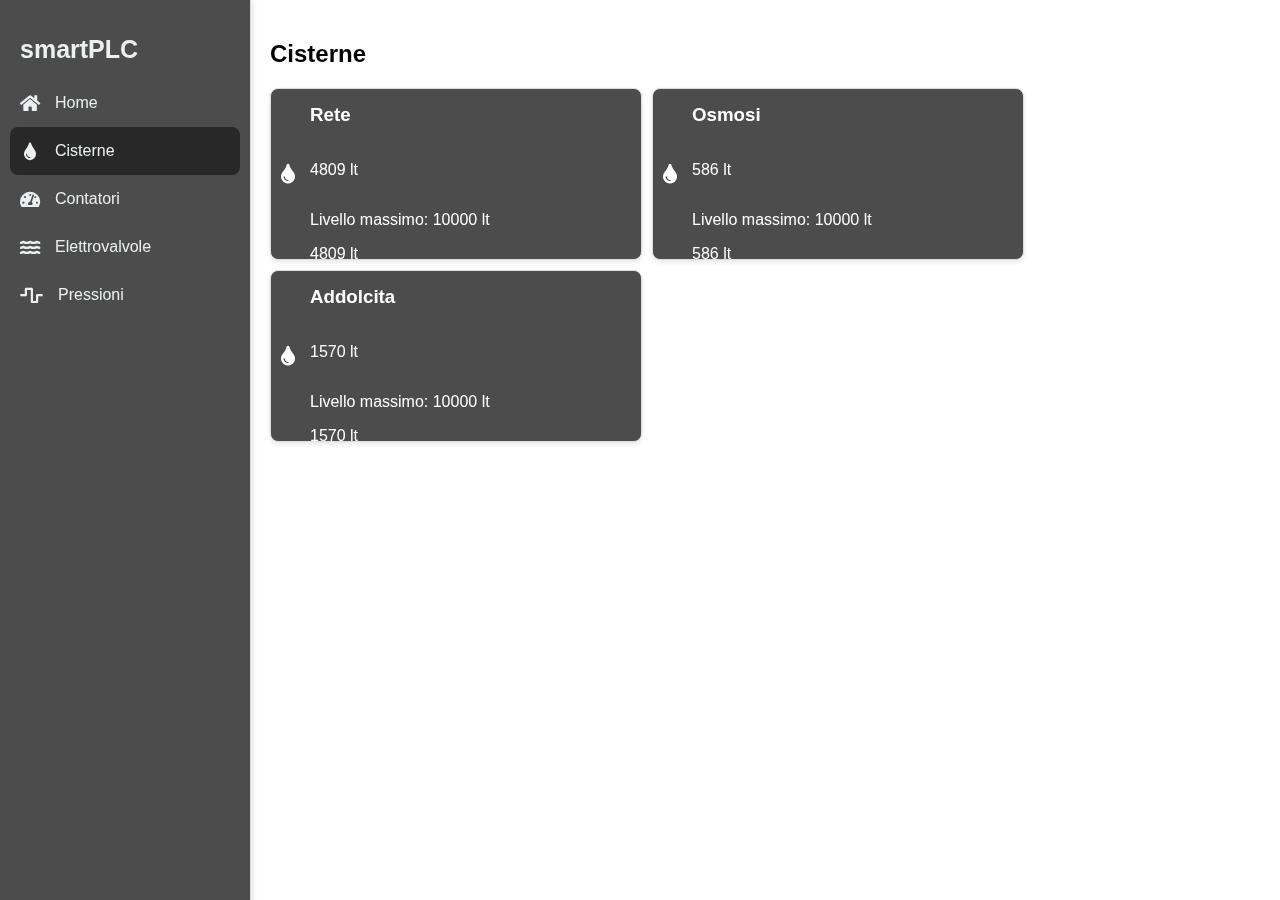
==== cisterne.html @ d06de26d "Update cisterne.html" ====
<!DOCTYPE html>
<html lang="it">
<head>
    <meta charset="UTF-8">
    <meta name="viewport" content="width=device-width, initial-scale=1.0">
    <title>smartPLC | Cisterne</title>
    <!-- Collegamento al file CSS esterno -->
    <link rel="stylesheet" href="style.css">
    <!-- Collegamento a Font Awesome per le icone -->
    <link rel="stylesheet" href="https://cdnjs.cloudflare.com/ajax/libs/font-awesome/5.15.4/css/all.min.css">
</head>
<body>
    <!-- Immagine di sfondo con effetto blurry -->
    <div class="background-image"></div>

    <div class="sidebar">
        <span class="title">smartPLC</span>
        <a href="index.html"><i class="fas fa-home"></i>Home</a>
        <a href="cisterne.html" class="active"><i class="fas fa-tint"></i>Cisterne</a>
        <a href="contatori.html"><i class="fas fa-tachometer-alt"></i>Contatori</a>
        <a href="elettrovalvole.html"><i class="fas fa-water"></i>Elettrovalvole</a>
        <a href="pressioni.html"><i class="fas fa-wave-square"></i>Pressioni</a>
    </div>

    <div class="main">
        <div class="section">
            <h2>Cisterne</h2>
            <div class="tile-container">
                <div class="box-large">
                    <i class="fas fa-tint tile-icon"></i>
                    <div class="box-content">
                        <h3>Rete</h3>
                        <p id="rete-livello">Livello attuale: 0 lt</p>
                        <p>Livello massimo: 10000 lt</p>
                        <!-- Cisterna -->
                        <div class="cisterna-container">
                            <div class="cisterna-livello" id="cisterna-rete">
                                <span class="livello-valore" id="livello-rete-valore">0 lt</span>
                            </div>
                        </div>
                    </div>
                </div>
                <div class="box-large">
                    <i class="fas fa-tint tile-icon"></i>
                    <div class="box-content">
                        <h3>Osmosi</h3>
                        <p id="osmosi-livello">Livello attuale: 0 lt</p>
                        <p>Livello massimo: 10000 lt</p>
                        <!-- Cisterna -->
                        <div class="cisterna-container">
                            <div class="cisterna-livello" id="cisterna-osmosi">
                                <span class="livello-valore" id="livello-osmosi-valore">0 lt</span>
                            </div>
                        </div>
                    </div>
                </div>
                <div class="box-large">
                    <i class="fas fa-tint tile-icon"></i>
                    <div class="box-content">
                        <h3>Addolcita</h3>
                        <p id="addolcita-livello">Livello attuale: 0 lt</p>
                        <p>Livello massimo: 10000 lt</p>
                        <!-- Cisterna -->
                        <div class="cisterna-container">
                            <div class="cisterna-livello" id="cisterna-addolcita">
                                <span class="livello-valore" id="livello-addolcita-valore">0 lt</span>
                            </div>
                        </div>
                    </div>
                </div>
            </div>
        </div>
    </div>

    <script>
        // Funzione per generare un numero casuale tra due valori
        function randomNumber(min, max) {
            return Math.floor(Math.random() * (max - min + 1)) + min;
        }

        // Funzione per aggiornare i livelli delle cisterne
        function updateCisterne() {
            var reteLivello = randomNumber(0, 10000);
            var osmosiLivello = randomNumber(0, 10000);
            var addolcitaLivello = randomNumber(0, 10000);

            // Aggiornamento dei testi con i livelli
            document.getElementById('rete-livello').textContent = reteLivello + ' lt';
            document.getElementById('osmosi-livello').textContent = osmosiLivello + ' lt';
            document.getElementById('addolcita-livello').textContent = addolcitaLivello + ' lt';
            
            // Aggiornamento dell'altezza del livello nelle cisterne
            document.getElementById('cisterna-rete').style.height = (reteLivello / 10000 * 100) + '%';
            document.getElementById('cisterna-osmosi').style.height = (osmosiLivello / 10000 * 100) + '%';
            document.getElementById('cisterna-addolcita').style.height = (addolcitaLivello / 10000 * 100) + '%';
            
            // Aggiornamento dei valori all'interno delle cisterne
            document.getElementById('livello-rete-valore').textContent = reteLivello + ' lt';
            document.getElementById('livello-osmosi-valore').textContent = osmosiLivello + ' lt';
            document.getElementById('livello-addolcita-valore').textContent = addolcitaLivello + ' lt';
        }

        // Aggiorna i dati ogni 500 ms
        setInterval(function() {
            updateCisterne();
        }, 500);
    </script>
</body>
</html>
---- style.css ----
body {
font-family: "SF Pro Text", -apple-system, BlinkMacSystemFont, "Segoe UI", Roboto, "Helvetica Neue", Arial, sans-serif;
    margin: 0;
    display: flex;
    position: relative;
    height: 100vh;
    overflow: hidden; /* Previene lo scroll causato dal blur */
}

/* Sfondo con effetto blurry */
.background-image {
    position: fixed;
    top: 0;
    left: 0;
    width: 100%;
    height: 100%;
    background-image: url('https://static1.squarespace.com/static/5e949a92e17d55230cd1d44f/t/6463c36bafd20f271146e1a0/1684259712202/Rancho_Cucamonga_NoTree_16.png');
    background-size: cover;
    background-position: center;
    filter: blur(10px);
    opacity: 0.7;
    z-index: -1;
}

.sidebar {
    width: 250px;
    background-color: rgba(31, 31, 33, 0.8);
    box-shadow: 2px 0 5px rgba(0, 0, 0, 0.1);
    height: 100vh;
    position: fixed;
    padding-top: 20px;
    border-right: 1px solid #ddd;
    z-index: 1;
}

/* Stile per il titolo "smartPLC" */
.sidebar .title {
    font-size: 25px;
    color: #ecf0f1;
    padding: 15px 20px;
    font-weight: bold;
    display: block;
    text-decoration: none;
    cursor: default;
    text-transform: none;
}

.sidebar a {
    position: relative;
    display: flex;
    align-items: center;
    padding: 15px 20px;
    text-decoration: none;
    color: #ecf0f1; /* Colore del testo */
    font-size: 16px;
    font-weight: 500;
    z-index: 1;
}
/* Pseudo-elemento ::before per creare l'effetto hover */
.sidebar a::before {
    content: '';
    position: absolute;
    top: 0;
    left: 10px; /* Margine sinistro per rendere l'hover più stretto */
    right: 10px; /* Margine destro per rendere l'hover più stretto */
    height: 100%;
    background-color: rgba(31, 31, 33, 0.8);
    border-radius: 8px; /* Angoli smussati */
    z-index: -1; /* Posiziona dietro il testo */
    opacity: 0; /* Imposta l'opacità iniziale a 0 */
    transition: opacity 0.3s ease; /* Transizione fluida */
}
.sidebar a i {
    margin-right: 15px;
    font-size: 18px;
    min-width: 20px;
    text-align: center;
}

/* Quando l'elemento è attivo o in hover, aumenta l'opacità */
.sidebar a:hover::before, .sidebar a.active::before {
    opacity: 1; /* Rende visibile l'hover */
}
.main {
    flex-grow: 1;
    margin-left: 250px;
    padding: 20px;
    overflow-y: auto;
}

.section {
    margin-bottom: 30px;
}

.tile-container {
    display: flex;
    flex-wrap: wrap;
    gap: 10px;
}

.box {
    background-color: rgba(31, 31, 33, 0.8);
    border: 1px solid #ddd;
    padding: 10px;
    box-shadow: 0 2px 5px rgba(0, 0, 0, 0.1);
    border-radius: 8px;
    height: 65px;
    width: 230px;
    display: flex;
    align-items: center;
    justify-content: flex-start;
    color: white;
}
.box-large {
    background-color: rgba(31, 31, 33, 0.8);
    border: 1px solid #ddd;
    padding: 10px;
    box-shadow: 0 2px 5px rgba(0, 0, 0, 0.1);
    border-radius: 8px;
    height: 150px; /* Altezza maggiore solo per questi box */
    width: 350px;
    display: flex;
    align-items: center;
    justify-content: flex-start;
    color: white;
}


.box h3, .box p {
    margin: 0;
}

.box-content {
    display: flex;
    flex-direction: column;
    align-items: flex-start;
}

.tile-icon {
    margin-right: 15px;
    font-size: 20px;
}

.led {
    height: 15px;
    width: 15px;
    border-radius: 50%;
    margin-right: 10px;
}

.led.green {
    background-color: green;
}

.led.red {
    background-color: red;
    .cisterna-container {
    width: 100%; /* La cisterna occuperà tutta la larghezza del box */
    height: 100px; /* Altezza della cisterna */
    background-color: rgba(255, 255, 255, 0.2); /* Colore di sfondo per simulare il serbatoio vuoto */
    border-radius: 5px;
    position: relative;
    overflow: hidden; /* Nasconde l'overflow del livello */
    margin-top: 10px; /* Spazio sopra la cisterna */
}

/* Contenitore della cisterna */
.cisterna-container {
    position: relative;
    width: 100%; /* Riempi il 100% della larghezza disponibile */
    height: 150px; /* Altezza della cisterna */
    background-color: #f0f0f0; /* Colore di sfondo della cisterna */
    border: 1px solid #ccc; /* Bordo */
    border-radius: 10px; /* Angoli arrotondati */
    overflow: hidden; /* Nasconde il trabocco del contenuto */
    margin-top: 10px;
}

/* Livello dell'acqua nella cisterna */
.cisterna-livello {
    position: absolute;
    bottom: 0; /* Posiziona il livello partendo dal basso */
    width: 100%; /* Larghezza al 100% */
    background-color: #3498db; /* Colore blu che rappresenta l'acqua */
    border-radius: 0 0 10px 10px; /* Angoli arrotondati solo in basso */
    transition: height 0.5s ease; /* Transizione fluida per il cambiamento di livello */
}

/* Stile per il testo del livello dentro la cisterna */
.livello-valore {
    position: absolute;
    top: 50%;
    left: 50%;
    transform: translate(-50%, -50%);
    color: white;
    font-weight: bold;
}


}
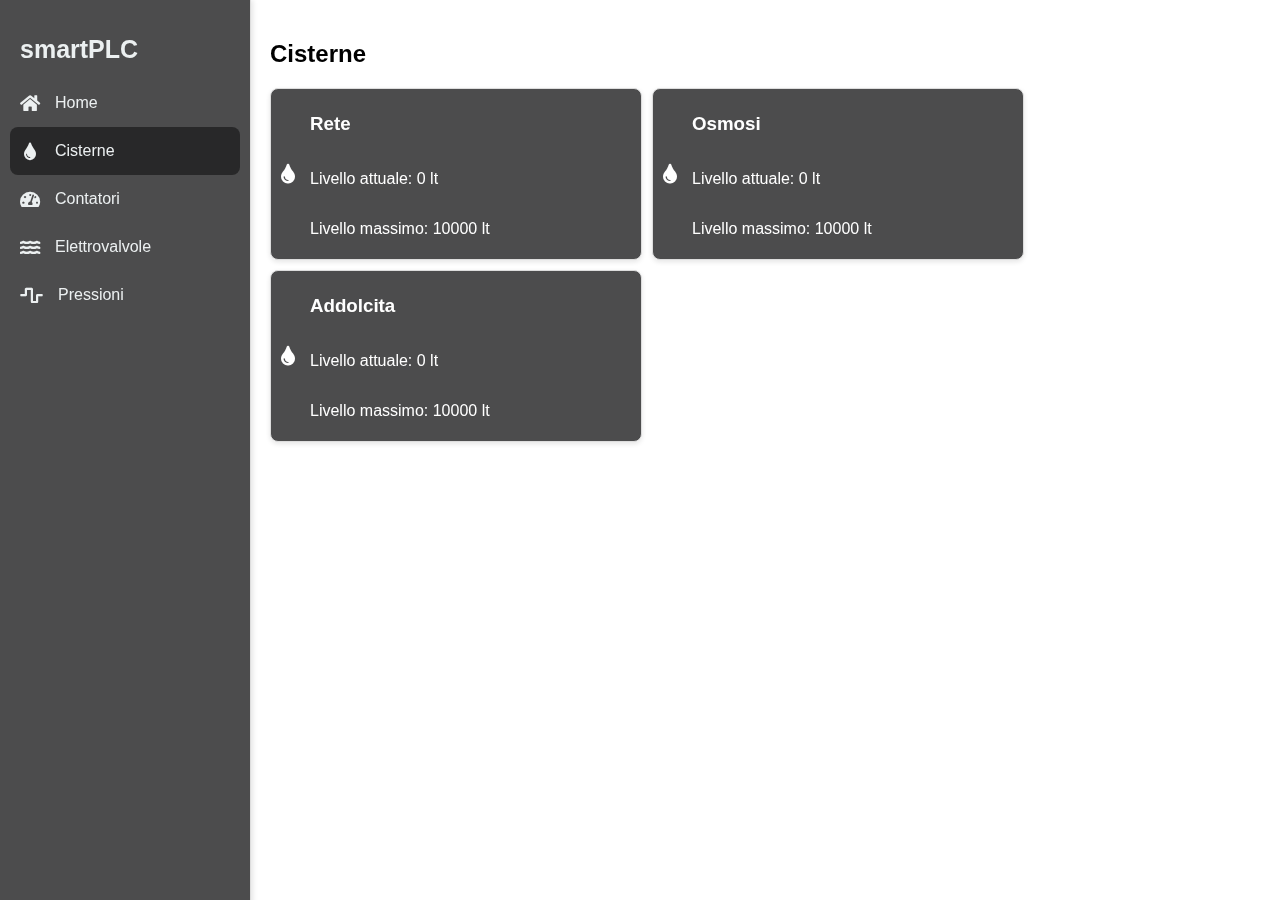
==== commit ee098e90: "Update cisterne.html" ====
--- a/cisterne.html
+++ b/cisterne.html
@@ -27,47 +27,42 @@
             <h2>Cisterne</h2>
             <div class="tile-container">
                 <div class="box-large">
-                    <i class="fas fa-tint tile-icon"></i>
-                    <div class="box-content">
-                        <h3>Rete</h3>
-                        <p id="rete-livello">Livello attuale: 0 lt</p>
-                        <p>Livello massimo: 10000 lt</p>
-                        <!-- Cisterna -->
-                        <div class="cisterna-container">
-                            <div class="cisterna-livello" id="cisterna-rete">
-                                <span class="livello-valore" id="livello-rete-valore">0 lt</span>
-                            </div>
-                        </div>
-                    </div>
-                </div>
+    <i class="fas fa-tint tile-icon"></i>
+    <div class="box-content">
+        <h3>Rete</h3>
+        <p id="rete-livello">Livello attuale: 0 lt</p>
+        <p>Livello massimo: 10000 lt</p>
+        <!-- Cisterna -->
+        <div class="cisterna-container">
+            <div class="cisterna-livello" id="rete-cisterna"></div>
+        </div>
+    </div>
+</div>
                 <div class="box-large">
-                    <i class="fas fa-tint tile-icon"></i>
-                    <div class="box-content">
-                        <h3>Osmosi</h3>
-                        <p id="osmosi-livello">Livello attuale: 0 lt</p>
-                        <p>Livello massimo: 10000 lt</p>
-                        <!-- Cisterna -->
-                        <div class="cisterna-container">
-                            <div class="cisterna-livello" id="cisterna-osmosi">
-                                <span class="livello-valore" id="livello-osmosi-valore">0 lt</span>
-                            </div>
-                        </div>
-                    </div>
-                </div>
-                <div class="box-large">
-                    <i class="fas fa-tint tile-icon"></i>
-                    <div class="box-content">
-                        <h3>Addolcita</h3>
-                        <p id="addolcita-livello">Livello attuale: 0 lt</p>
-                        <p>Livello massimo: 10000 lt</p>
-                        <!-- Cisterna -->
-                        <div class="cisterna-container">
-                            <div class="cisterna-livello" id="cisterna-addolcita">
-                                <span class="livello-valore" id="livello-addolcita-valore">0 lt</span>
-                            </div>
-                        </div>
-                    </div>
-                </div>
+    <i class="fas fa-tint tile-icon"></i>
+    <div class="box-content">
+        <h3>Osmosi</h3>
+        <p id="osmosi-livello">Livello attuale: 0 lt</p>
+        <p>Livello massimo: 10000 lt</p>
+        <!-- Cisterna -->
+        <div class="cisterna-container">
+            <div class="cisterna-livello" id="osmosi-cisterna"></div>
+        </div>
+    </div>
+</div>
+
+<div class="box-large">
+    <i class="fas fa-tint tile-icon"></i>
+    <div class="box-content">
+        <h3>Addolcita</h3>
+        <p id="addolcita-livello">Livello attuale: 0 lt</p>
+        <p>Livello massimo: 10000 lt</p>
+        <!-- Cisterna -->
+        <div class="cisterna-container">
+            <div class="cisterna-livello" id="addolcita-cisterna"></div>
+        </div>
+    </div>
+</div>
             </div>
         </div>
     </div>
@@ -78,31 +73,39 @@
             return Math.floor(Math.random() * (max - min + 1)) + min;
         }
 
-        // Funzione per aggiornare i livelli delle cisterne
-        function updateCisterne() {
-            var reteLivello = randomNumber(0, 10000);
-            var osmosiLivello = randomNumber(0, 10000);
-            var addolcitaLivello = randomNumber(0, 10000);
+// Funzione per aggiornare i livelli delle cisterne
+function updateCisterne() {
+    var reteLivello = randomNumber(0, 10000);
+    var osmosiLivello = randomNumber(0, 10000);
+    var addolcitaLivello = randomNumber(0, 10000);
 
-            // Aggiornamento dei testi con i livelli
-            document.getElementById('rete-livello').textContent = reteLivello + ' lt';
-            document.getElementById('osmosi-livello').textContent = osmosiLivello + ' lt';
-            document.getElementById('addolcita-livello').textContent = addolcitaLivello + ' lt';
-            
-            // Aggiornamento dell'altezza del livello nelle cisterne
-            document.getElementById('cisterna-rete').style.height = (reteLivello / 10000 * 100) + '%';
-            document.getElementById('cisterna-osmosi').style.height = (osmosiLivello / 10000 * 100) + '%';
-            document.getElementById('cisterna-addolcita').style.height = (addolcitaLivello / 10000 * 100) + '%';
-            
-            // Aggiornamento dei valori all'interno delle cisterne
-            document.getElementById('livello-rete-valore').textContent = reteLivello + ' lt';
-            document.getElementById('livello-osmosi-valore').textContent = osmosiLivello + ' lt';
-            document.getElementById('livello-addolcita-valore').textContent = addolcitaLivello + ' lt';
-        }
+    // Aggiornamento dei testi con i livelli
+    document.getElementById('rete-livello').textContent = reteLivello + ' lt';
+    document.getElementById('osmosi-livello').textContent = osmosiLivello + ' lt';
+    document.getElementById('addolcita-livello').textContent = addolcitaLivello + ' lt';
+    
+    // Aggiornamento dell'altezza del livello nelle cisterne
+    document.getElementById('cisterna-rete').style.height = (reteLivello / 10000 * 100) + '%';
+    document.getElementById('cisterna-osmosi').style.height = (osmosiLivello / 10000 * 100) + '%';
+    document.getElementById('cisterna-addolcita').style.height = (addolcitaLivello / 10000 * 100) + '%';
+}
 
-        // Aggiorna i dati ogni 500 ms
+    // Aggiornamento dei testi con i livelli
+    document.getElementById('rete-livello').textContent = reteLivello + ' lt';
+    document.getElementById('osmosi-livello').textContent = osmosiLivello + ' lt';
+    document.getElementById('addolcita-livello').textContent = addolcitaLivello + ' lt';
+    
+    // Aggiornamento dell'altezza della cisterna in base al livello
+    document.getElementById('rete-cisterna').style.height = (reteLivello / 10000 * 100) + '%';
+    document.getElementById('osmosi-cisterna').style.height = (osmosiLivello / 10000 * 100) + '%';
+    document.getElementById('addolcita-cisterna').style.height = (addolcitaLivello / 10000 * 100) + '%';
+}
+        // Aggiorna i dati ogni 2 secondi
         setInterval(function() {
             updateCisterne();
+            updateContatori();
+            updateValvole();
+            updatePressioni();
         }, 500);
     </script>
 </body>
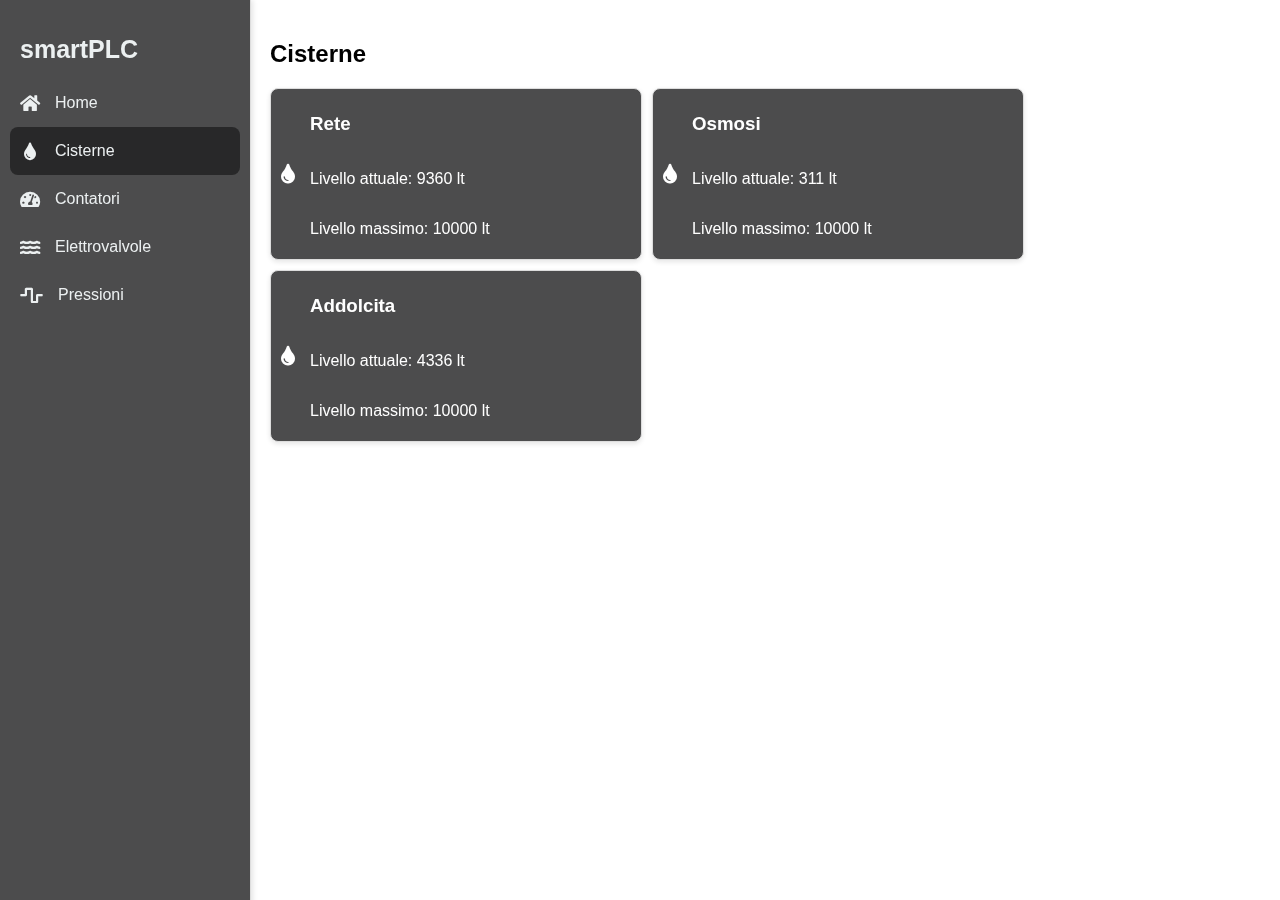
==== commit 1c6bd539: "Update cisterne.html" ====
--- a/cisterne.html
+++ b/cisterne.html
@@ -27,42 +27,41 @@
             <h2>Cisterne</h2>
             <div class="tile-container">
                 <div class="box-large">
-    <i class="fas fa-tint tile-icon"></i>
-    <div class="box-content">
-        <h3>Rete</h3>
-        <p id="rete-livello">Livello attuale: 0 lt</p>
-        <p>Livello massimo: 10000 lt</p>
-        <!-- Cisterna -->
-        <div class="cisterna-container">
-            <div class="cisterna-livello" id="rete-cisterna"></div>
-        </div>
-    </div>
-</div>
+                    <i class="fas fa-tint tile-icon"></i>
+                    <div class="box-content">
+                        <h3>Rete</h3>
+                        <p id="rete-livello">Livello attuale: 0 lt</p>
+                        <p>Livello massimo: 10000 lt</p>
+                        <!-- Cisterna -->
+                        <div class="cisterna-container">
+                            <div class="cisterna-livello" id="rete-cisterna"></div>
+                        </div>
+                    </div>
+                </div>
                 <div class="box-large">
-    <i class="fas fa-tint tile-icon"></i>
-    <div class="box-content">
-        <h3>Osmosi</h3>
-        <p id="osmosi-livello">Livello attuale: 0 lt</p>
-        <p>Livello massimo: 10000 lt</p>
-        <!-- Cisterna -->
-        <div class="cisterna-container">
-            <div class="cisterna-livello" id="osmosi-cisterna"></div>
-        </div>
-    </div>
-</div>
-
-<div class="box-large">
-    <i class="fas fa-tint tile-icon"></i>
-    <div class="box-content">
-        <h3>Addolcita</h3>
-        <p id="addolcita-livello">Livello attuale: 0 lt</p>
-        <p>Livello massimo: 10000 lt</p>
-        <!-- Cisterna -->
-        <div class="cisterna-container">
-            <div class="cisterna-livello" id="addolcita-cisterna"></div>
-        </div>
-    </div>
-</div>
+                    <i class="fas fa-tint tile-icon"></i>
+                    <div class="box-content">
+                        <h3>Osmosi</h3>
+                        <p id="osmosi-livello">Livello attuale: 0 lt</p>
+                        <p>Livello massimo: 10000 lt</p>
+                        <!-- Cisterna -->
+                        <div class="cisterna-container">
+                            <div class="cisterna-livello" id="osmosi-cisterna"></div>
+                        </div>
+                    </div>
+                </div>
+                <div class="box-large">
+                    <i class="fas fa-tint tile-icon"></i>
+                    <div class="box-content">
+                        <h3>Addolcita</h3>
+                        <p id="addolcita-livello">Livello attuale: 0 lt</p>
+                        <p>Livello massimo: 10000 lt</p>
+                        <!-- Cisterna -->
+                        <div class="cisterna-container">
+                            <div class="cisterna-livello" id="addolcita-cisterna"></div>
+                        </div>
+                    </div>
+                </div>
             </div>
         </div>
     </div>
@@ -73,39 +72,26 @@
             return Math.floor(Math.random() * (max - min + 1)) + min;
         }
 
-// Funzione per aggiornare i livelli delle cisterne
-function updateCisterne() {
-    var reteLivello = randomNumber(0, 10000);
-    var osmosiLivello = randomNumber(0, 10000);
-    var addolcitaLivello = randomNumber(0, 10000);
+        // Funzione per aggiornare i livelli delle cisterne
+        function updateCisterne() {
+            var reteLivello = randomNumber(0, 10000);
+            var osmosiLivello = randomNumber(0, 10000);
+            var addolcitaLivello = randomNumber(0, 10000);
 
-    // Aggiornamento dei testi con i livelli
-    document.getElementById('rete-livello').textContent = reteLivello + ' lt';
-    document.getElementById('osmosi-livello').textContent = osmosiLivello + ' lt';
-    document.getElementById('addolcita-livello').textContent = addolcitaLivello + ' lt';
-    
-    // Aggiornamento dell'altezza del livello nelle cisterne
-    document.getElementById('cisterna-rete').style.height = (reteLivello / 10000 * 100) + '%';
-    document.getElementById('cisterna-osmosi').style.height = (osmosiLivello / 10000 * 100) + '%';
-    document.getElementById('cisterna-addolcita').style.height = (addolcitaLivello / 10000 * 100) + '%';
-}
+            // Aggiornamento dei testi con i livelli
+            document.getElementById('rete-livello').textContent = "Livello attuale: " + reteLivello + " lt";
+            document.getElementById('osmosi-livello').textContent = "Livello attuale: " + osmosiLivello + " lt";
+            document.getElementById('addolcita-livello').textContent = "Livello attuale: " + addolcitaLivello + " lt";
 
-    // Aggiornamento dei testi con i livelli
-    document.getElementById('rete-livello').textContent = reteLivello + ' lt';
-    document.getElementById('osmosi-livello').textContent = osmosiLivello + ' lt';
-    document.getElementById('addolcita-livello').textContent = addolcitaLivello + ' lt';
-    
-    // Aggiornamento dell'altezza della cisterna in base al livello
-    document.getElementById('rete-cisterna').style.height = (reteLivello / 10000 * 100) + '%';
-    document.getElementById('osmosi-cisterna').style.height = (osmosiLivello / 10000 * 100) + '%';
-    document.getElementById('addolcita-cisterna').style.height = (addolcitaLivello / 10000 * 100) + '%';
-}
-        // Aggiorna i dati ogni 2 secondi
+            // Aggiornamento dell'altezza del livello nelle cisterne
+            document.getElementById('rete-cisterna').style.height = (reteLivello / 10000 * 100) + '%';
+            document.getElementById('osmosi-cisterna').style.height = (osmosiLivello / 10000 * 100) + '%';
+            document.getElementById('addolcita-cisterna').style.height = (addolcitaLivello / 10000 * 100) + '%';
+        }
+
+        // Aggiorna i dati ogni 500ms
         setInterval(function() {
             updateCisterne();
-            updateContatori();
-            updateValvole();
-            updatePressioni();
         }, 500);
     </script>
 </body>
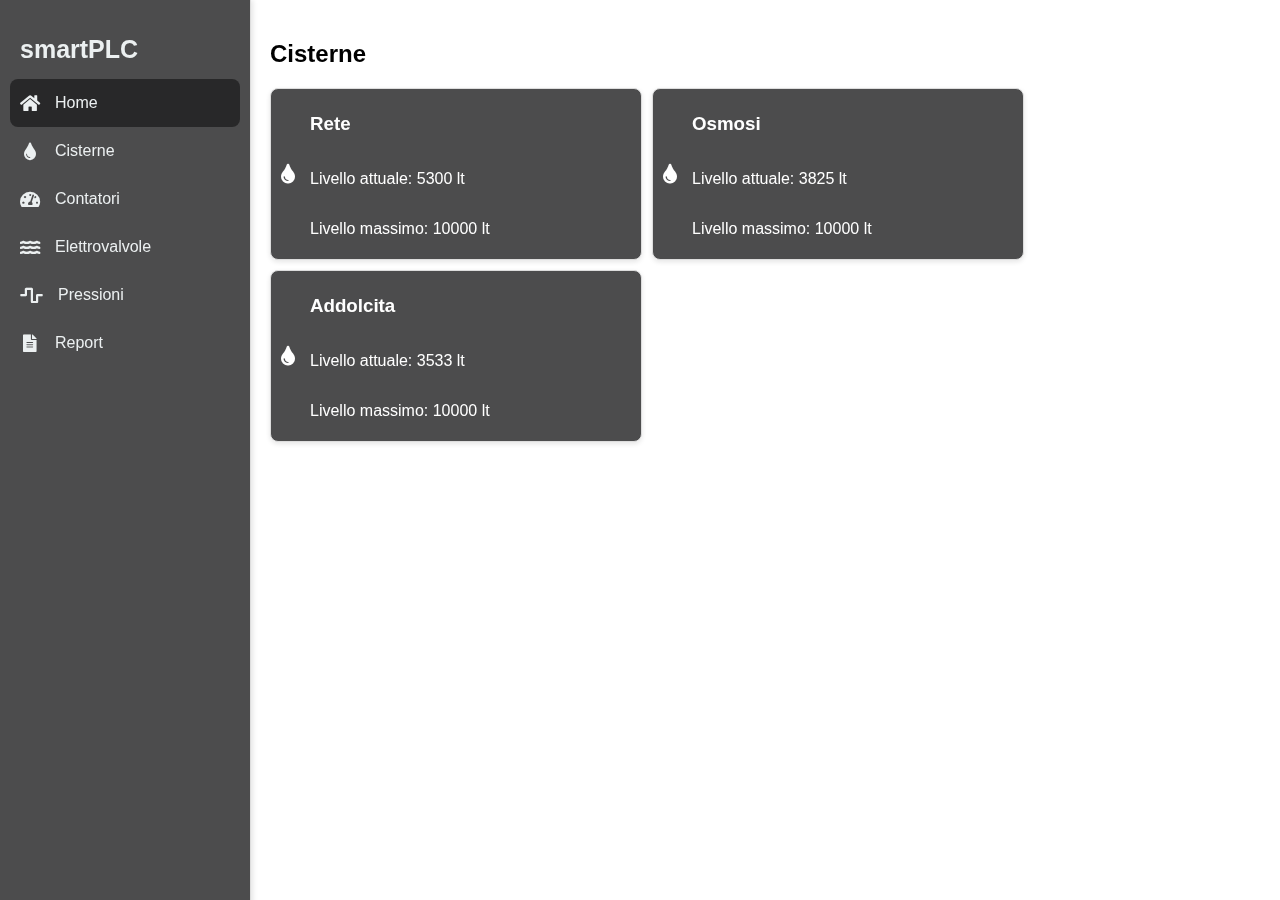
==== commit 6a1f7012: "Update cisterne.html" ====
--- a/cisterne.html
+++ b/cisterne.html
@@ -3,7 +3,7 @@
 <head>
     <meta charset="UTF-8">
     <meta name="viewport" content="width=device-width, initial-scale=1.0">
-    <title>smartPLC | Cisterne</title>
+    <title>smartPLC | Home</title>
     <!-- Collegamento al file CSS esterno -->
     <link rel="stylesheet" href="style.css">
     <!-- Collegamento a Font Awesome per le icone -->
@@ -15,11 +15,12 @@
 
     <div class="sidebar">
         <span class="title">smartPLC</span>
-        <a href="index.html"><i class="fas fa-home"></i>Home</a>
-        <a href="cisterne.html" class="active"><i class="fas fa-tint"></i>Cisterne</a>
+        <a href="index.html" class="active"><i class="fas fa-home"></i>Home</a>
+        <a href="cisterne.html"><i class="fas fa-tint"></i>Cisterne</a>
         <a href="contatori.html"><i class="fas fa-tachometer-alt"></i>Contatori</a>
         <a href="elettrovalvole.html"><i class="fas fa-water"></i>Elettrovalvole</a>
         <a href="pressioni.html"><i class="fas fa-wave-square"></i>Pressioni</a>
+        <a href="report.html"><i class="fas fa-file-alt"></i>Report</a>
     </div>
 
     <div class="main">
--- a/style.css
+++ b/style.css
@@ -164,37 +164,29 @@
     margin-top: 10px; /* Spazio sopra la cisterna */
 }
 
-/* Contenitore della cisterna */
 .cisterna-container {
     position: relative;
-    width: 100%; /* Riempi il 100% della larghezza disponibile */
-    height: 150px; /* Altezza della cisterna */
-    background-color: #f0f0f0; /* Colore di sfondo della cisterna */
-    border: 1px solid #ccc; /* Bordo */
-    border-radius: 10px; /* Angoli arrotondati */
-    overflow: hidden; /* Nasconde il trabocco del contenuto */
-    margin-top: 10px;
+    width: 100%;
+    height: 100px;
+    background-color: #e0e0e0;
+    border-radius: 8px;
+    overflow: hidden;
 }
 
-/* Livello dell'acqua nella cisterna */
 .cisterna-livello {
     position: absolute;
-    bottom: 0; /* Posiziona il livello partendo dal basso */
-    width: 100%; /* Larghezza al 100% */
-    background-color: #3498db; /* Colore blu che rappresenta l'acqua */
-    border-radius: 0 0 10px 10px; /* Angoli arrotondati solo in basso */
-    transition: height 0.5s ease; /* Transizione fluida per il cambiamento di livello */
+    bottom: 0;
+    width: 100%;
+    background-color: #0088CC;
+    transition: height 0.5s ease;
 }
 
-/* Stile per il testo del livello dentro la cisterna */
 .livello-valore {
     position: absolute;
-    top: 50%;
-    left: 50%;
-    transform: translate(-50%, -50%);
+    top: 5px;
+    right: 5px;
     color: white;
     font-weight: bold;
 }
 
-
 }
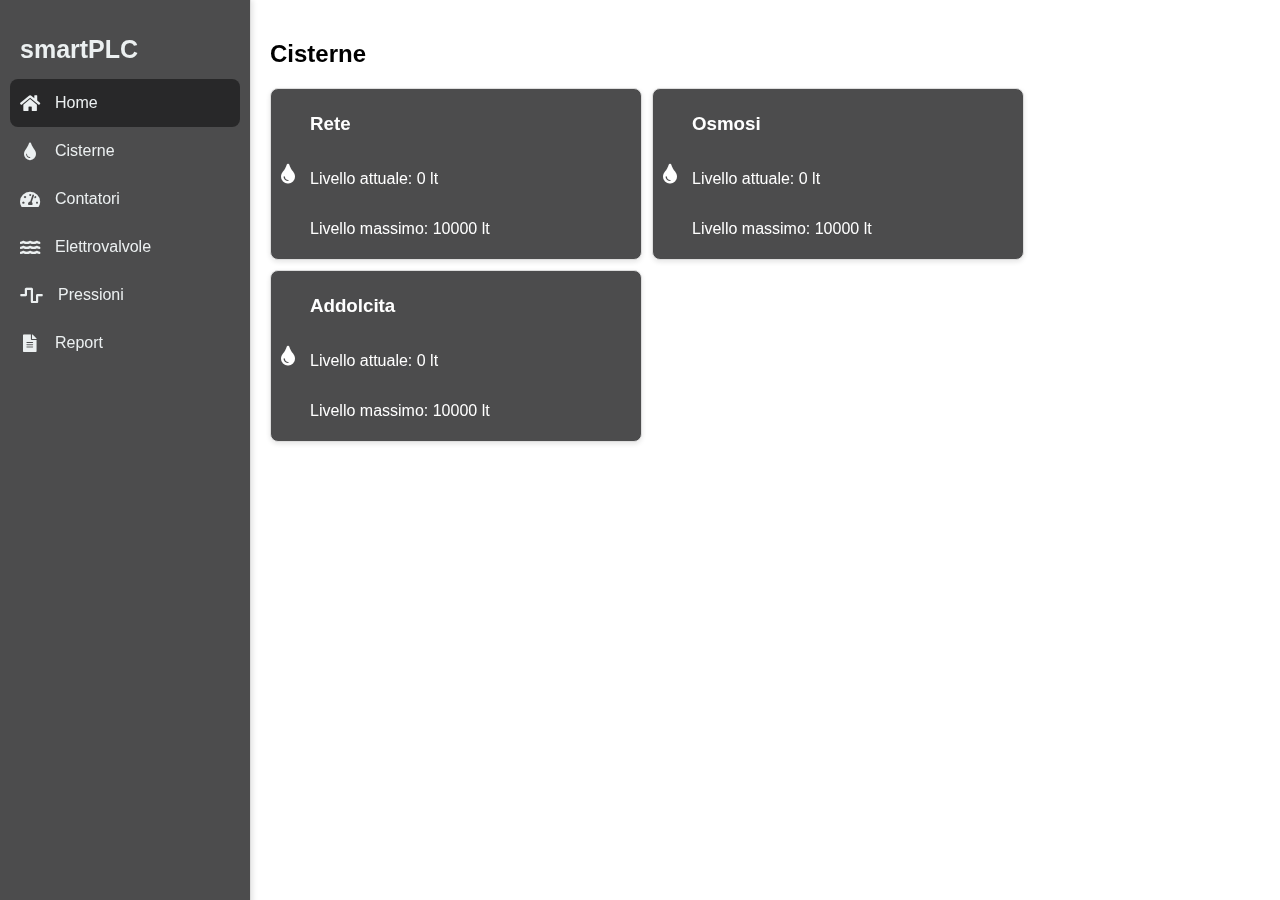
==== commit badb8b61: "Update cisterne.html" ====
--- a/cisterne.html
+++ b/cisterne.html
@@ -8,6 +8,8 @@
     <link rel="stylesheet" href="style.css">
     <!-- Collegamento a Font Awesome per le icone -->
     <link rel="stylesheet" href="https://cdnjs.cloudflare.com/ajax/libs/font-awesome/5.15.4/css/all.min.css">
+        <!-- Collega il file JavaScript esterno -->
+    <script src="script.js" defer></script>
 </head>
 <body>
     <!-- Immagine di sfondo con effetto blurry -->
@@ -66,34 +68,5 @@
             </div>
         </div>
     </div>
-
-    <script>
-        // Funzione per generare un numero casuale tra due valori
-        function randomNumber(min, max) {
-            return Math.floor(Math.random() * (max - min + 1)) + min;
-        }
-
-        // Funzione per aggiornare i livelli delle cisterne
-        function updateCisterne() {
-            var reteLivello = randomNumber(0, 10000);
-            var osmosiLivello = randomNumber(0, 10000);
-            var addolcitaLivello = randomNumber(0, 10000);
-
-            // Aggiornamento dei testi con i livelli
-            document.getElementById('rete-livello').textContent = "Livello attuale: " + reteLivello + " lt";
-            document.getElementById('osmosi-livello').textContent = "Livello attuale: " + osmosiLivello + " lt";
-            document.getElementById('addolcita-livello').textContent = "Livello attuale: " + addolcitaLivello + " lt";
-
-            // Aggiornamento dell'altezza del livello nelle cisterne
-            document.getElementById('rete-cisterna').style.height = (reteLivello / 10000 * 100) + '%';
-            document.getElementById('osmosi-cisterna').style.height = (osmosiLivello / 10000 * 100) + '%';
-            document.getElementById('addolcita-cisterna').style.height = (addolcitaLivello / 10000 * 100) + '%';
-        }
-
-        // Aggiorna i dati ogni 500ms
-        setInterval(function() {
-            updateCisterne();
-        }, 500);
-    </script>
 </body>
 </html>
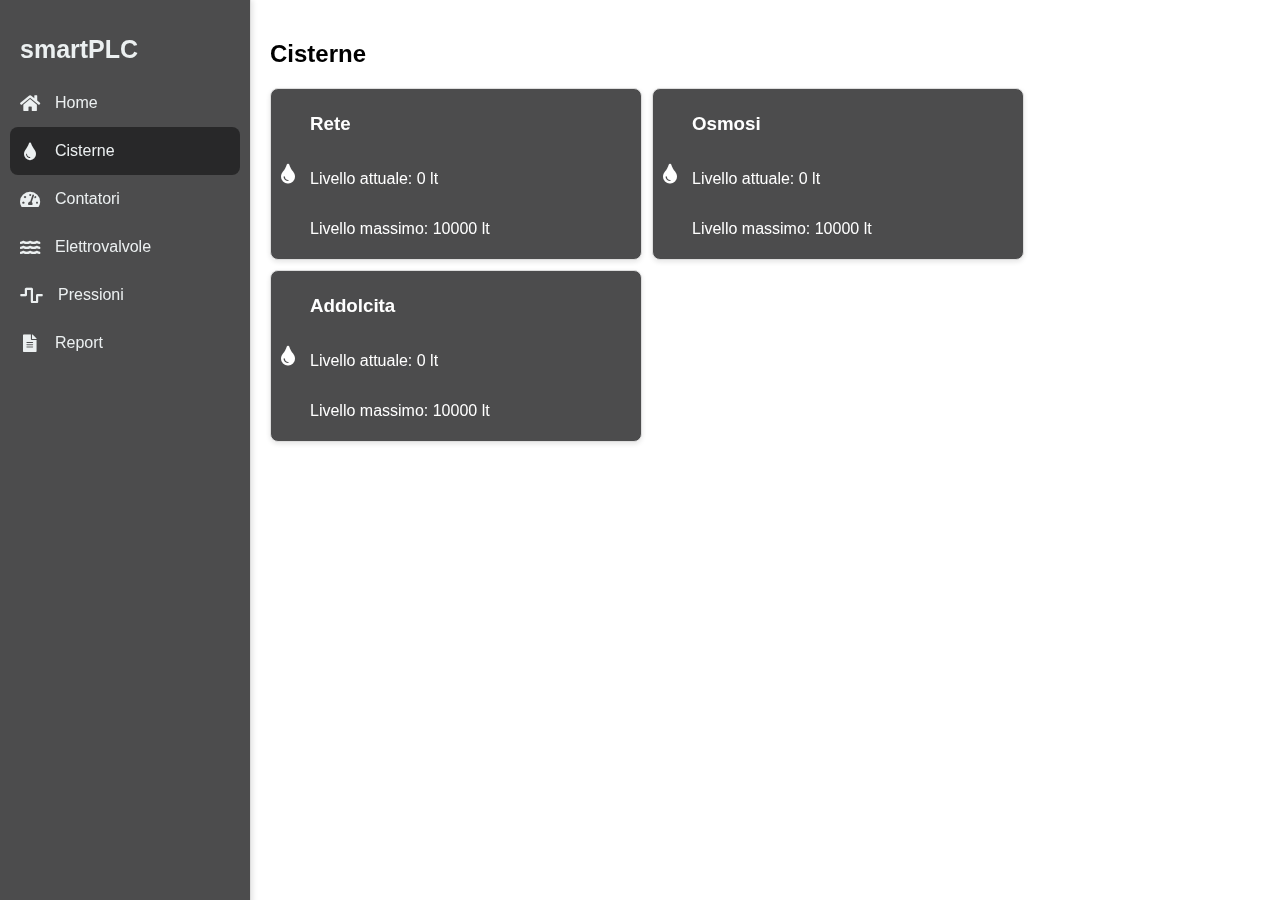
==== commit 225780f6: "Update cisterne.html" ====
--- a/cisterne.html
+++ b/cisterne.html
@@ -17,8 +17,8 @@
 
     <div class="sidebar">
         <span class="title">smartPLC</span>
-        <a href="index.html" class="active"><i class="fas fa-home"></i>Home</a>
-        <a href="cisterne.html"><i class="fas fa-tint"></i>Cisterne</a>
+        <a href="index.html"><i class="fas fa-home"></i>Home</a>
+        <a href="cisterne.html" class="active"><i class="fas fa-tint"></i>Cisterne</a>
         <a href="contatori.html"><i class="fas fa-tachometer-alt"></i>Contatori</a>
         <a href="elettrovalvole.html"><i class="fas fa-water"></i>Elettrovalvole</a>
         <a href="pressioni.html"><i class="fas fa-wave-square"></i>Pressioni</a>
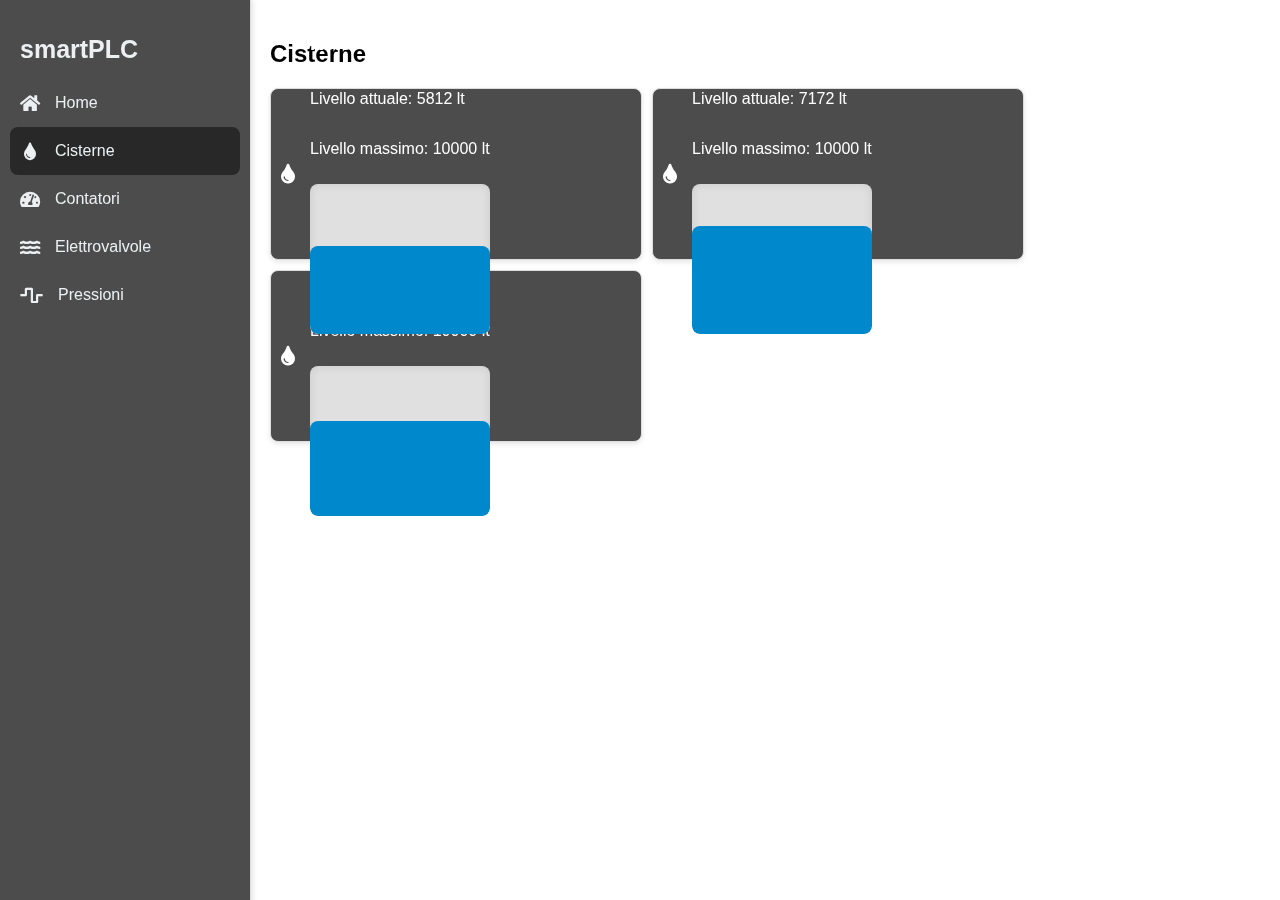
==== commit 132df0a9: "Update cisterne.html" ====
--- a/cisterne.html
+++ b/cisterne.html
@@ -3,16 +3,11 @@
 <head>
     <meta charset="UTF-8">
     <meta name="viewport" content="width=device-width, initial-scale=1.0">
-    <title>smartPLC | Home</title>
-    <!-- Collegamento al file CSS esterno -->
+    <title>smartPLC | Cisterne</title>
     <link rel="stylesheet" href="style.css">
-    <!-- Collegamento a Font Awesome per le icone -->
     <link rel="stylesheet" href="https://cdnjs.cloudflare.com/ajax/libs/font-awesome/5.15.4/css/all.min.css">
-        <!-- Collega il file JavaScript esterno -->
-    <script src="script.js" defer></script>
 </head>
 <body>
-    <!-- Immagine di sfondo con effetto blurry -->
     <div class="background-image"></div>
 
     <div class="sidebar">
@@ -22,7 +17,6 @@
         <a href="contatori.html"><i class="fas fa-tachometer-alt"></i>Contatori</a>
         <a href="elettrovalvole.html"><i class="fas fa-water"></i>Elettrovalvole</a>
         <a href="pressioni.html"><i class="fas fa-wave-square"></i>Pressioni</a>
-        <a href="report.html"><i class="fas fa-file-alt"></i>Report</a>
     </div>
 
     <div class="main">
@@ -68,5 +62,29 @@
             </div>
         </div>
     </div>
+
+    <script>
+        function randomNumber(min, max) {
+            return Math.floor(Math.random() * (max - min + 1)) + min;
+        }
+
+        function updateCisterne() {
+            var reteLivello = randomNumber(0, 10000);
+            var osmosiLivello = randomNumber(0, 10000);
+            var addolcitaLivello = randomNumber(0, 10000);
+
+            document.getElementById('rete-livello').textContent = "Livello attuale: " + reteLivello + " lt";
+            document.getElementById('osmosi-livello').textContent = "Livello attuale: " + osmosiLivello + " lt";
+            document.getElementById('addolcita-livello').textContent = "Livello attuale: " + addolcitaLivello + " lt";
+
+            document.getElementById('rete-cisterna').style.height = (reteLivello / 10000 * 100) + '%';
+            document.getElementById('osmosi-cisterna').style.height = (osmosiLivello / 10000 * 100) + '%';
+            document.getElementById('addolcita-cisterna').style.height = (addolcitaLivello / 10000 * 100) + '%';
+        }
+
+        setInterval(function() {
+            updateCisterne();
+        }, 500);
+    </script>
 </body>
 </html>
--- a/style.css
+++ b/style.css
@@ -1,5 +1,5 @@
 body {
-font-family: "SF Pro Text", -apple-system, BlinkMacSystemFont, "Segoe UI", Roboto, "Helvetica Neue", Arial, sans-serif;
+    font-family: "SF Pro Text", -apple-system, BlinkMacSystemFont, "Segoe UI", Roboto, "Helvetica Neue", Arial, sans-serif;
     margin: 0;
     display: flex;
     position: relative;
@@ -56,6 +56,7 @@
     font-weight: 500;
     z-index: 1;
 }
+
 /* Pseudo-elemento ::before per creare l'effetto hover */
 .sidebar a::before {
     content: '';
@@ -111,6 +112,7 @@
     justify-content: flex-start;
     color: white;
 }
+
 .box-large {
     background-color: rgba(31, 31, 33, 0.8);
     border: 1px solid #ddd;
@@ -125,7 +127,6 @@
     color: white;
 }
 
-
 .box h3, .box p {
     margin: 0;
 }
@@ -154,39 +155,82 @@
 
 .led.red {
     background-color: red;
-    .cisterna-container {
-    width: 100%; /* La cisterna occuperà tutta la larghezza del box */
-    height: 100px; /* Altezza della cisterna */
-    background-color: rgba(255, 255, 255, 0.2); /* Colore di sfondo per simulare il serbatoio vuoto */
-    border-radius: 5px;
-    position: relative;
-    overflow: hidden; /* Nasconde l'overflow del livello */
-    margin-top: 10px; /* Spazio sopra la cisterna */
-}
-
+}
+
+/* ... le altre regole CSS rimangono invariate ... */
+
+/* Contenitore della cisterna */
 .cisterna-container {
     position: relative;
     width: 100%;
-    height: 100px;
+    height: 150px; /* Altezza aumentata per migliorare la visibilità */
     background-color: #e0e0e0;
     border-radius: 8px;
     overflow: hidden;
-}
-
+    box-shadow: inset 0 0 10px rgba(0, 0, 0, 0.1); /* Aggiunge profondità */
+    margin-top: 10px; /* Spazio sopra la cisterna */
+}
+
+/* Livello della cisterna */
 .cisterna-livello {
     position: absolute;
     bottom: 0;
     width: 100%;
-    background-color: #0088CC;
+    background-color: #0088CC; /* Colore del livello d'acqua */
     transition: height 0.5s ease;
-}
-
-.livello-valore {
-    position: absolute;
-    top: 5px;
-    right: 5px;
+    border-radius: 8px; /* Segue i bordi della cisterna */
+}
+
+/* Stile Apple per il tasto Cerca */
+button.apple-button {
+    margin-left: 10px;
+    padding: 10px 20px;
+    font-size: 16px;
     color: white;
-    font-weight: bold;
-}
-
-}
+    background-color: #007aff; /* Colore blu Apple */
+    border: none;
+    border-radius: 30px;
+    cursor: pointer;
+    box-shadow: 0 4px 6px rgba(0, 122, 255, 0.2);
+    transition: all 0.3s ease;
+}
+
+button.apple-button:hover {
+    background-color: #005bb5; /* Colore più scuro al passaggio del mouse */
+}
+
+button.apple-button:focus {
+    outline: none;
+    box-shadow: 0 4px 6px rgba(0, 122, 255, 0.4);
+}
+
+button.apple-button:active {
+    background-color: #004080;
+}
+
+/* Stile Apple per la barra di ricerca */
+.search-bar {
+    display: flex;
+    justify-content: center;
+    align-items: center;
+    margin-bottom: 20px;
+}
+
+#search-input {
+    width: 300px;
+    padding: 10px 15px;
+    font-size: 16px;
+    border: 1px solid #ccc;
+    border-radius: 30px;
+    box-shadow: 0 4px 6px rgba(0, 0, 0, 0.1);
+    outline: none;
+    transition: all 0.3s ease;
+    background-color: #f5f5f7;
+    color: #333;
+}
+
+#search-input:focus {
+    border-color: #007aff; /* Colore blu Apple quando è attivo */
+    box-shadow: 0 4px 6px rgba(0, 122, 255, 0.2);
+    background-color: #fff;
+}
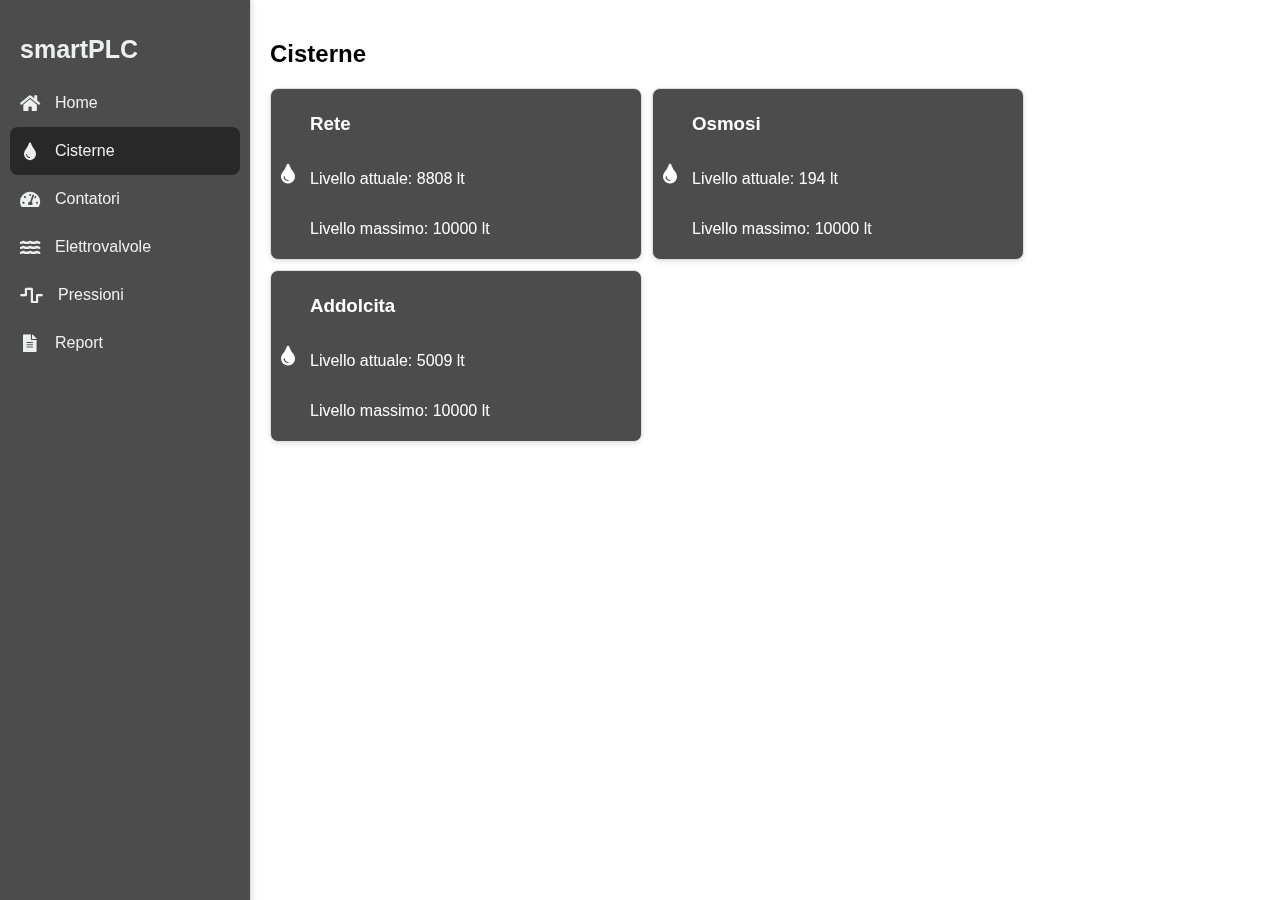
==== commit cbc824fa: "Update cisterne.html" ====
--- a/cisterne.html
+++ b/cisterne.html
@@ -17,6 +17,7 @@
         <a href="contatori.html"><i class="fas fa-tachometer-alt"></i>Contatori</a>
         <a href="elettrovalvole.html"><i class="fas fa-water"></i>Elettrovalvole</a>
         <a href="pressioni.html"><i class="fas fa-wave-square"></i>Pressioni</a>
+        <a href="report.html"><i class="fas fa-file-alt"></i>Report</a>
     </div>
 
     <div class="main">
--- a/style.css
+++ b/style.css
@@ -1,5 +1,5 @@
 body {
-    font-family: "SF Pro Text", -apple-system, BlinkMacSystemFont, "Segoe UI", Roboto, "Helvetica Neue", Arial, sans-serif;
+font-family: "SF Pro Text", -apple-system, BlinkMacSystemFont, "Segoe UI", Roboto, "Helvetica Neue", Arial, sans-serif;
     margin: 0;
     display: flex;
     position: relative;
@@ -56,7 +56,6 @@
     font-weight: 500;
     z-index: 1;
 }
-
 /* Pseudo-elemento ::before per creare l'effetto hover */
 .sidebar a::before {
     content: '';
@@ -112,7 +111,6 @@
     justify-content: flex-start;
     color: white;
 }
-
 .box-large {
     background-color: rgba(31, 31, 33, 0.8);
     border: 1px solid #ddd;
@@ -127,6 +125,7 @@
     color: white;
 }
 
+
 .box h3, .box p {
     margin: 0;
 }
@@ -155,60 +154,41 @@
 
 .led.red {
     background-color: red;
-}
-
-/* ... le altre regole CSS rimangono invariate ... */
-
-/* Contenitore della cisterna */
+    .cisterna-container {
+    width: 100%; /* La cisterna occuperà tutta la larghezza del box */
+    height: 100px; /* Altezza della cisterna */
+    background-color: rgba(255, 255, 255, 0.2); /* Colore di sfondo per simulare il serbatoio vuoto */
+    border-radius: 5px;
+    position: relative;
+    overflow: hidden; /* Nasconde l'overflow del livello */
+    margin-top: 10px; /* Spazio sopra la cisterna */
+}
+
 .cisterna-container {
     position: relative;
     width: 100%;
-    height: 150px; /* Altezza aumentata per migliorare la visibilità */
+    height: 100px;
     background-color: #e0e0e0;
     border-radius: 8px;
     overflow: hidden;
-    box-shadow: inset 0 0 10px rgba(0, 0, 0, 0.1); /* Aggiunge profondità */
-    margin-top: 10px; /* Spazio sopra la cisterna */
-}
-
-/* Livello della cisterna */
+}
+
 .cisterna-livello {
     position: absolute;
     bottom: 0;
     width: 100%;
-    background-color: #0088CC; /* Colore del livello d'acqua */
+    background-color: #0088CC;
     transition: height 0.5s ease;
-    border-radius: 8px; /* Segue i bordi della cisterna */
-}
-
-/* Stile Apple per il tasto Cerca */
-button.apple-button {
-    margin-left: 10px;
-    padding: 10px 20px;
-    font-size: 16px;
+}
+
+.livello-valore {
+    position: absolute;
+    top: 5px;
+    right: 5px;
     color: white;
-    background-color: #007aff; /* Colore blu Apple */
-    border: none;
-    border-radius: 30px;
-    cursor: pointer;
-    box-shadow: 0 4px 6px rgba(0, 122, 255, 0.2);
-    transition: all 0.3s ease;
-}
-
-button.apple-button:hover {
-    background-color: #005bb5; /* Colore più scuro al passaggio del mouse */
-}
-
-button.apple-button:focus {
-    outline: none;
-    box-shadow: 0 4px 6px rgba(0, 122, 255, 0.4);
-}
-
-button.apple-button:active {
-    background-color: #004080;
-}
-
-/* Stile Apple per la barra di ricerca */
+    font-weight: bold;
+}
+/* Stile per la barra di ricerca */
 .search-bar {
     display: flex;
     justify-content: center;
@@ -217,20 +197,27 @@
 }
 
 #search-input {
-    width: 300px;
-    padding: 10px 15px;
-    font-size: 16px;
-    border: 1px solid #ccc;
-    border-radius: 30px;
-    box-shadow: 0 4px 6px rgba(0, 0, 0, 0.1);
-    outline: none;
-    transition: all 0.3s ease;
-    background-color: #f5f5f7;
-    color: #333;
-}
-
-#search-input:focus {
-    border-color: #007aff; /* Colore blu Apple quando è attivo */
-    box-shadow: 0 4px 6px rgba(0, 122, 255, 0.2);
-    background-color: #fff;
-}
+    width: 300px !important;
+    padding: 10px 15px !important;
+    font-size: 16px !important;
+    border: 1px solid #ccc !important;
+    border-radius: 30px !important;
+    box-shadow: 0 4px 6px rgba(0, 0, 0, 0.1) !important;
+    outline: none !important;
+    transition: all 0.3s ease !important;
+    background-color: #f5f5f7 !important;
+    color: #333 !important;
+}
+
+button {
+    margin-left: 10px !important;
+    padding: 10px 20px !important;
+    font-size: 16px !important;
+    color: #fff !important;
+    background-color: #007aff !important;
+    border: none !important;
+    border-radius: 30px !important;
+    cursor: pointer !important;
+    box-shadow: 0 4px 6px rgba(0, 122, 255, 0.2) !important;
+    transition: all 0.3s ease !important;
+}
